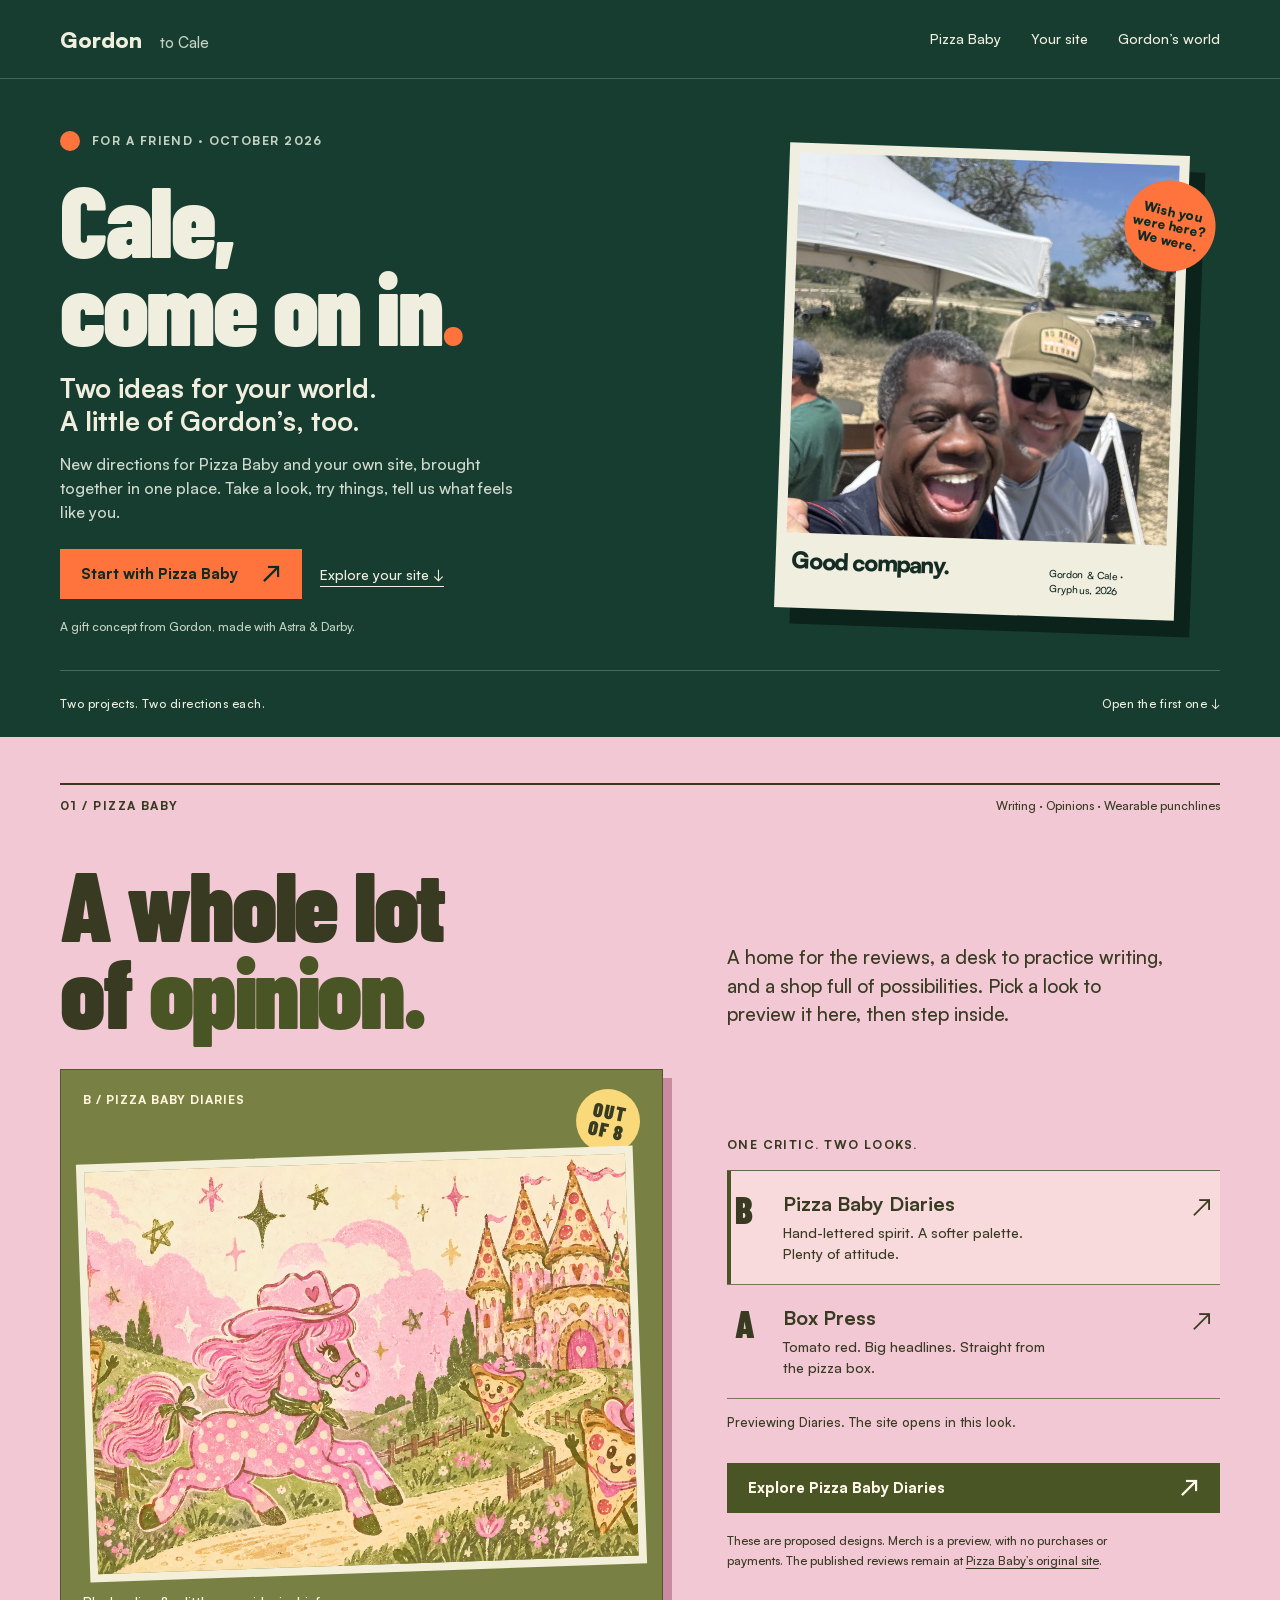
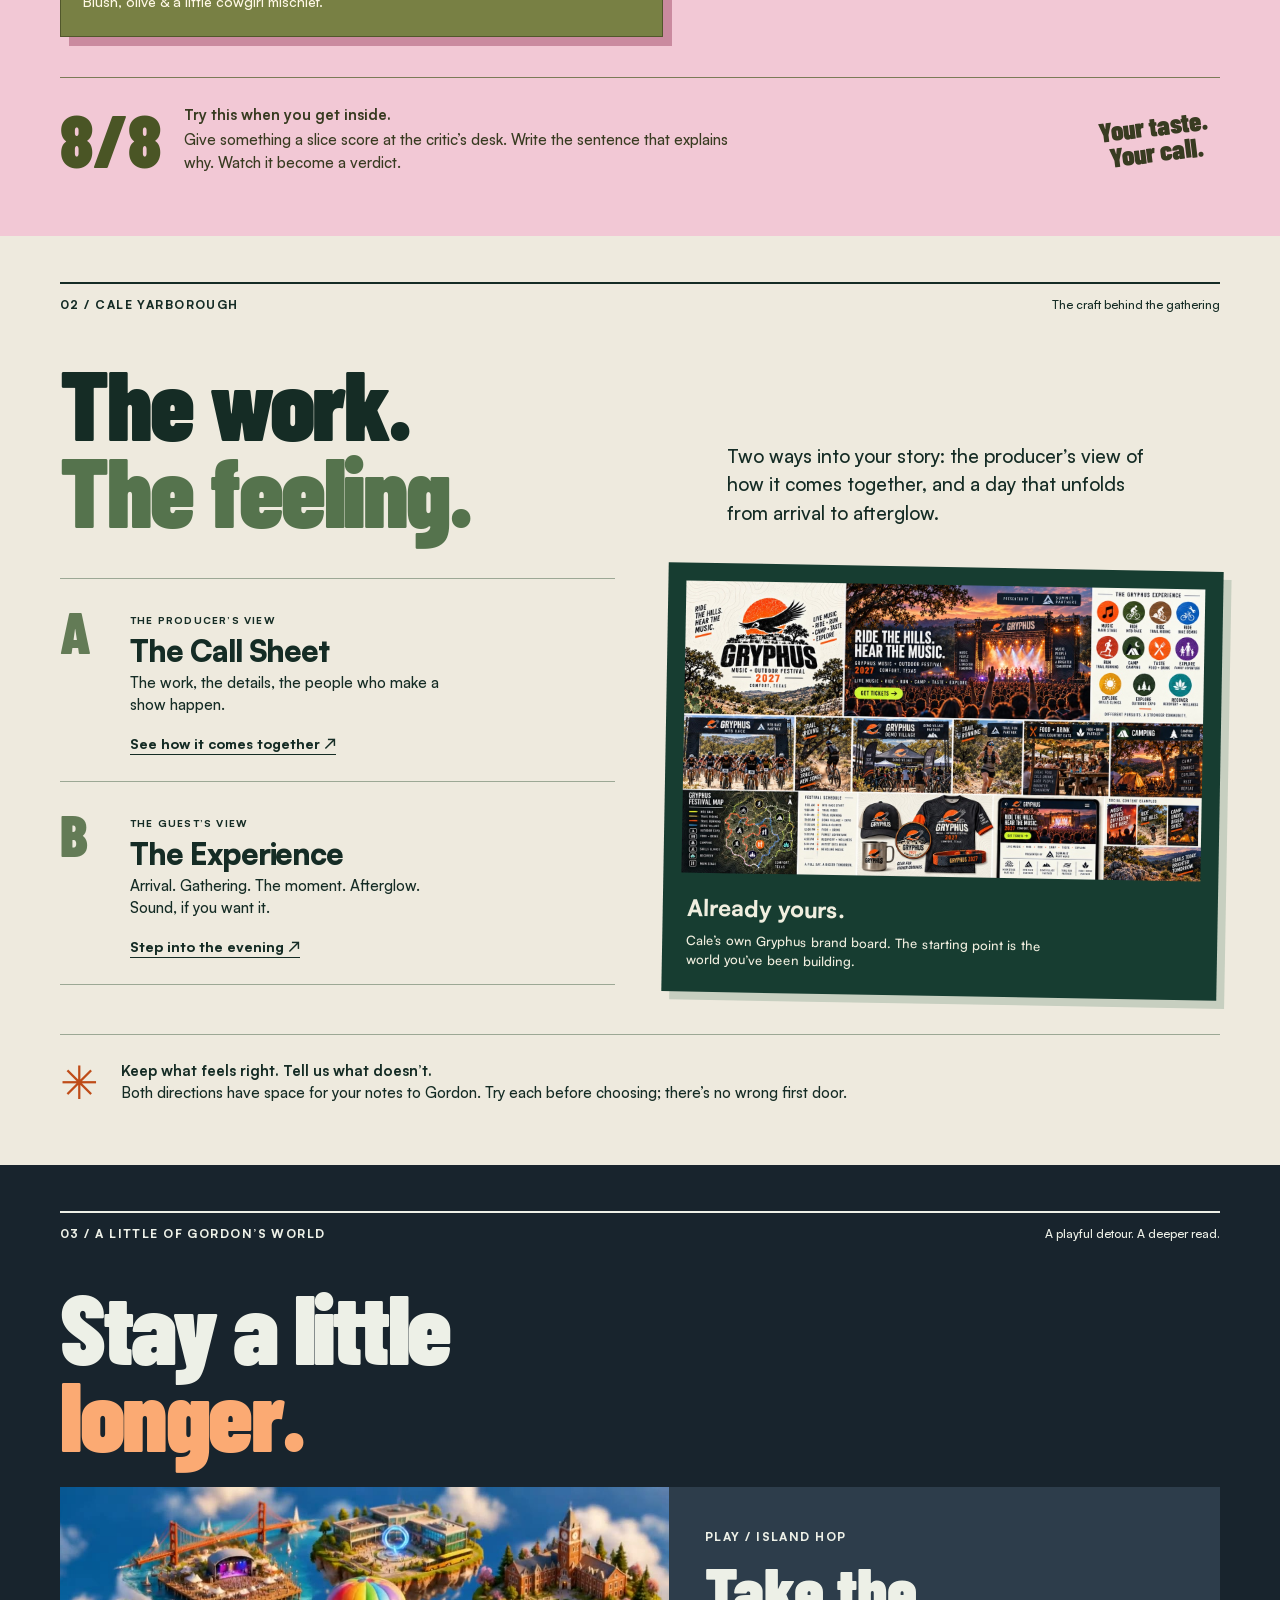
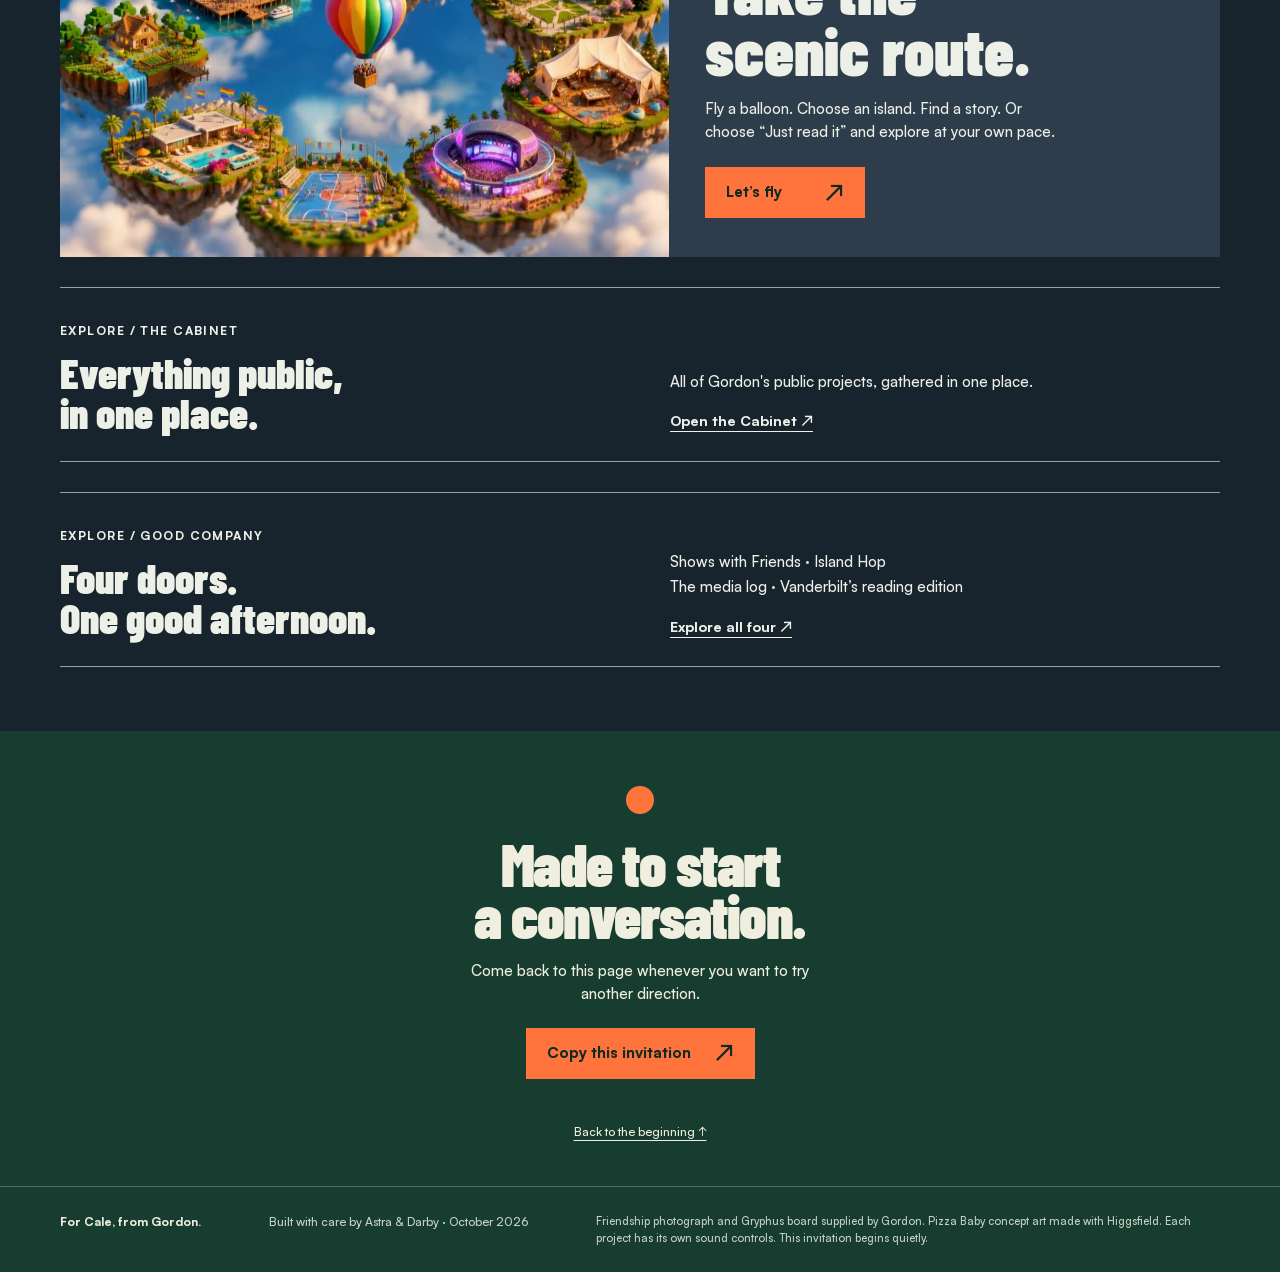
==== for-cale/index.html @ a0121649 "Cale Yarborough: Version A, The Call Sheet; Version B, The Experience; for-cale invitation (freeze 2" ====
<!doctype html>
<html lang="en">
<head>
  <!-- STYLE: Maviyane-Davies call to action (Twenty Design Systems #20: Barlow display, forest and Gryphus orange, one invitation he has to answer) | WHY: a friend's gift should ask one warm question and route to four doors | ALT: Na Kim routing table (#19), a playful choice grid; rejected because the real photo of Gordon and Cale should lead, not a menu -->
  <meta charset="utf-8">
  <meta name="viewport" content="width=device-width,initial-scale=1,viewport-fit=cover">
  <meta name="robots" content="noindex,nofollow">
  <title>Cale, come on in. · A gift from Gordon</title>
  <meta name="description" content="Two creative projects, four directions, and a little of Gordon’s world. An invitation to explore Pizza Baby, Cale’s site, Island Hop and Good Company.">
  <meta property="og:title" content="Cale, come on in. · A gift from Gordon">
  <meta property="og:description" content="Two ideas for your world. A little of Gordon’s, too.">
  <meta property="og:type" content="website">
  <meta property="og:image" content="https://gordonusc.github.io/cale-yarborough/for-cale/assets/friends.webp">
  <meta name="theme-color" content="#173d31">
  <link rel="preload" as="font" href="assets/display.ttf" type="font/ttf" crossorigin>
  <link rel="stylesheet" href="style.css">
  <script src="experience.js" defer></script>
</head>
<body>
<a class="skip" href="#main">Skip to the invitation</a>
<header class="masthead">
  <a class="signature" href="#main">Gordon <span>to Cale</span></a>
  <nav aria-label="Your invitation"><a href="#pizza">Pizza Baby</a><a href="#cale">Your site</a><a href="#more">Gordon’s world</a></nav>
</header>
<main id="main">
  <section class="welcome" aria-labelledby="hello">
    <div class="intro">
      <p class="eyebrow"><span class="little-sun" aria-hidden="true"></span> For a friend · October 2026</p>
      <h1 id="hello">Cale,<br>come on in<span class="orange">.</span></h1>
      <p class="lede">Two ideas for your world.<br>A little of Gordon’s, too.</p>
      <p class="intro-detail">New directions for Pizza Baby and your own site, brought together in one place. Take a look, try things, tell us what feels like you.</p>
      <div class="first-actions"><a class="button tangerine" href="#pizza">Start with Pizza Baby <span aria-hidden="true">↗</span></a><a class="quiet-link" href="#cale">Explore your site <span aria-hidden="true">↓</span></a></div>
      <p class="gift-note">A gift concept from Gordon, made with Astra &amp; Darby.</p>
    </div>
    <figure class="friend-photo">
      <img src="assets/friends.webp" width="900" height="1200" alt="Gordon and Cale smiling together beneath a white tent at Gryphus." fetchpriority="high">
      <figcaption><span>Good company.</span><small>Gordon &amp; Cale · Gryphus, 2026</small></figcaption>
      <span class="photo-corner" aria-hidden="true">Wish you<br>were here?<br>We were.</span>
    </figure>
    <div class="welcome-foot"><span>Two projects. Two directions each.</span><a href="#pizza">Open the first one <span aria-hidden="true">↓</span></a></div>
  </section>

  <section class="project pizza" id="pizza" aria-labelledby="pizza-title">
    <div class="section-top"><span class="edition">01 / Pizza Baby</span><span>Writing · Opinions · Wearable punchlines</span></div>
    <div class="project-intro"><h2 id="pizza-title">A whole lot<br>of <em>opinion.</em></h2><p>A home for the reviews, a desk to practice writing, and a shop full of possibilities. Pick a look to preview it here, then step inside.</p></div>
    <div class="pizza-layout">
      <div class="pizza-stage" id="pizza-stage" data-look="diaries">
        <div class="stage-label"><span id="pizza-label">B / Pizza Baby Diaries</span><span class="slice-stamp">OUT<br>OF 8</span></div>
        <img id="pizza-image" src="assets/pizza-diaries.webp" width="1536" height="1024" alt="Illustrated pizza kingdom with a pink polka-dot pony and cowgirl pizza slices." loading="lazy">
        <span class="stage-caption" id="pizza-caption">Blush, olive &amp; a little cowgirl mischief.</span>
      </div>
      <div class="project-controls">
        <p class="eyebrow">One critic. Two looks.</p>
        <div class="look-choices" role="group" aria-label="Preview a Pizza Baby direction">
          <button type="button" class="look-choice" data-pizza="diaries" aria-pressed="true"><span class="choice-letter">B</span><span><strong>Pizza Baby Diaries</strong><small>Hand-lettered spirit. A softer palette. Plenty of attitude.</small></span><span class="choice-arrow" aria-hidden="true">↗</span></button>
          <button type="button" class="look-choice" data-pizza="press" aria-pressed="false"><span class="choice-letter">A</span><span><strong>Box Press</strong><small>Tomato red. Big headlines. Straight from the pizza box.</small></span><span class="choice-arrow" aria-hidden="true">↗</span></button>
        </div>
        <p class="selection-note" id="pizza-note" role="status">Previewing Diaries. The site opens in this look.</p>
        <a class="button olive" id="pizza-open" href="https://gordonusc.github.io/pizza-baby/#diaries">Explore Pizza Baby Diaries <span aria-hidden="true">↗</span></a>
        <p class="small-print">These are proposed designs. Merch is a preview, with no purchases or payments. The published reviews remain at <a href="https://www.pizzababyreviews.com/">Pizza Baby’s original site</a>.</p>
      </div>
    </div>
    <div class="try-this"><span class="eight" aria-hidden="true">8/8</span><p><strong>Try this when you get inside.</strong> Give something a slice score at the critic’s desk. Write the sentence that explains why. Watch it become a verdict.</p><span class="hand-note">Your taste.<br>Your call.</span></div>
  </section>

  <section class="project cale" id="cale" aria-labelledby="cale-title">
    <div class="section-top"><span class="edition">02 / Cale Yarborough</span><span>The craft behind the gathering</span></div>
    <div class="project-intro"><h2 id="cale-title">The work.<br><em>The feeling.</em></h2><p>Two ways into your story: the producer’s view of how it comes together, and a day that unfolds from arrival to afterglow.</p></div>
    <div class="cale-layout">
      <div class="cale-options">
        <a class="cale-door" href="https://gordonusc.github.io/cale-yarborough/"><span class="door-number">A</span><div><span class="eyebrow">The producer’s view</span><h3>The Call Sheet</h3><p>The work, the details, the people who make a show happen.</p><span class="door-action">See how it comes together <span aria-hidden="true">↗</span></span></div></a>
        <a class="cale-door" href="https://gordonusc.github.io/cale-yarborough/experience.html"><span class="door-number">B</span><div><span class="eyebrow">The guest’s view</span><h3>The Experience</h3><p>Arrival. Gathering. The moment. Afterglow. Sound, if you want it.</p><span class="door-action">Step into the evening <span aria-hidden="true">↗</span></span></div></a>
      </div>
      <figure class="real-board"><img src="assets/cale-board.jpg" width="1400" height="788" loading="lazy" alt="Cale’s Gryphus brand board, with the bird and orange sun identity, merchandise and event graphics."><figcaption><span>Already yours.</span> Cale’s own Gryphus brand board. The starting point is the world you’ve been building.</figcaption></figure>
    </div>
    <aside class="review-tip"><span aria-hidden="true">✳</span><p><strong>Keep what feels right. Tell us what doesn’t.</strong> Both directions have space for your notes to Gordon. Try each before choosing; there’s no wrong first door.</p></aside>
  </section>

  <section class="more" id="more" aria-labelledby="more-title">
    <div class="section-top"><span class="edition">03 / A little of Gordon’s world</span><span>A playful detour. A deeper read.</span></div>
    <h2 id="more-title">Stay a little<br><em>longer.</em></h2>
    <a class="island-door" href="https://gordonusc.github.io/island-hop/?pilot=cale">
      <img src="assets/island-hop.jpg" width="1280" height="720" alt="A colorful balloon adventure across Gordon’s floating island world." loading="lazy">
      <div><span class="eyebrow">Play / Island Hop</span><h3>Take the<br>scenic route.</h3><p>Fly a balloon. Choose an island. Find a story. Or choose “Just read it” and explore at your own pace.</p><span class="button tangerine">Let’s fly <span aria-hidden="true">↗</span></span></div>
    </a>
    <a class="company-door" href="https://gordonusc.github.io/the-cabinet/?for=cale"><div><span class="eyebrow">Explore / The Cabinet</span><h3>Everything public,<br>in one place.</h3></div><div><p>All of Gordon's public projects, gathered in one place.</p><span class="door-action">Open the Cabinet <span aria-hidden="true">↗</span></span></div></a>
    <a class="company-door" href="https://gordonusc.github.io/the-cabinet/good-company/"><div><span class="eyebrow">Explore / Good Company</span><h3>Four doors.<br>One good afternoon.</h3></div><div><p>Shows with Friends · Island Hop<br>The media log · Vanderbilt’s reading edition</p><span class="door-action">Explore all four <span aria-hidden="true">↗</span></span></div></a>
  </section>

  <section class="closing" aria-labelledby="closing-title"><span class="little-sun" aria-hidden="true"></span><h2 id="closing-title">Made to start<br>a conversation.</h2><p>Come back to this page whenever you want to try another direction.</p><button class="button tangerine" id="copy-link" type="button">Copy this invitation <span aria-hidden="true">↗</span></button><p id="copy-status" role="status" class="copy-status"></p><a class="back-top" href="#main">Back to the beginning ↑</a></section>
</main>
<footer><span>For Cale, from Gordon.</span><span>Built with care by Astra &amp; Darby · October 2026</span><p>Friendship photograph and Gryphus board supplied by Gordon. Pizza Baby concept art made with Higgsfield. Each project has its own sound controls. This invitation begins quietly.</p></footer>
</body>
</html>
---- for-cale/style.css ----
@font-face{font-family:Satoshi;src:url('assets/body.woff2') format('woff2');font-weight:100 900;font-display:swap}
@font-face{font-family:Barlow;src:url('assets/display.ttf') format('truetype');font-weight:900;font-display:swap}
:root{--forest:#173d31;--deep:#102b24;--orange:#ff743c;--paper:#f0eedf;--pink:#f2c8d5;--olive:#4a5525;--ink:#152c25;--sans:Satoshi,Arial,sans-serif;--display:Barlow,Impact,'Arial Narrow',sans-serif;scroll-behavior:smooth;scroll-padding-top:80px;color-scheme:light}
*{box-sizing:border-box}body{margin:0;background:var(--forest);color:var(--paper);font:500 17px/1.5 var(--sans);-webkit-font-smoothing:antialiased}a{color:inherit}button{font:inherit;cursor:pointer}img{display:block;max-width:100%}h1,h2,h3,p,figure{margin:0}h1,h2{font-family:var(--display);font-weight:900;line-height:.88;letter-spacing:-.025em;text-wrap:balance}h2 em{font-style:normal}button,a{-webkit-tap-highlight-color:transparent}button:focus-visible,a:focus-visible{outline:3px solid currentColor;outline-offset:5px}::selection{background:var(--orange);color:var(--deep)}.skip{position:fixed;left:16px;top:-100px;z-index:100;padding:14px;background:#fff;color:#111}.skip:focus{top:16px}
.masthead{padding:20px max(24px,calc((100vw - 1160px)/2));display:flex;align-items:center;justify-content:space-between;border-bottom:1px solid #f0eedf38;gap:20px}.signature{font-weight:900;font-size:22px;text-decoration:none;white-space:nowrap}.signature span{font-weight:500;font-size:15px;padding-left:12px;color:#c4d2c4}.masthead nav{display:flex;gap:30px;font-size:14px}.masthead nav a{text-decoration:none;padding:8px 0;border-bottom:1px solid transparent}.masthead nav a:hover{border-color:var(--orange)}
.welcome{max-width:1280px;margin:auto;padding:48px 60px 0;display:grid;grid-template-columns:1.2fr .8fr;gap:34px 64px}.intro{padding-top:4px}.eyebrow,.edition{font-size:12px;font-weight:800;letter-spacing:.12em;text-transform:uppercase}.intro .eyebrow{display:flex;gap:12px;align-items:center;color:#c4d2c4}.little-sun{display:inline-block;width:20px;height:20px;border-radius:50%;background:var(--orange);flex-shrink:0}.welcome h1{font-size:clamp(70px,7.8vw,108px);margin:24px 0 20px}.orange{color:var(--orange)}.lede{font-size:clamp(20px,2.1vw,27px);line-height:1.25;font-weight:700;margin-bottom:14px}.intro-detail{font-size:16px;color:#d0d9cd;max-width:42ch}.first-actions{display:flex;align-items:center;flex-wrap:wrap;gap:18px;margin-top:25px}.button{display:inline-flex;justify-content:space-between;align-items:center;gap:24px;min-height:49px;padding:13px 20px;font-size:15px;font-weight:800;text-decoration:none;border:1px solid transparent;transition:transform .18s,box-shadow .18s}.button:hover{transform:translateY(-3px);box-shadow:0 5px 0 #0002}.button span{font-size:22px;line-height:1}.tangerine{background:var(--orange);color:var(--deep)}.olive{background:var(--olive);color:#fff8eb}.quiet-link{font-size:14px;text-underline-offset:6px}.gift-note{font-size:12px;color:#c4d2c4;margin-top:19px}.friend-photo{position:relative;padding:10px 10px 0;background:var(--paper);color:var(--ink);transform:rotate(2deg);align-self:center;box-shadow:16px 16px 0 #0b231b;max-width:400px;margin:0 10px 0 0}.friend-photo>img{width:100%;height:380px;object-fit:cover;object-position:50% 70%}.friend-photo figcaption{display:flex;align-items:baseline;justify-content:space-between;gap:12px;padding:16px 6px 20px}.friend-photo figcaption>span{font-size:23px;line-height:1;font-weight:900;letter-spacing:-.06em}.friend-photo small{font-size:10px;max-width:110px}.photo-corner{position:absolute;right:-28px;top:25px;background:var(--orange);color:var(--deep);width:91px;height:91px;display:grid;place-content:center;font-weight:900;font-size:13px;line-height:1.08;text-align:center;transform:rotate(10deg);border-radius:50%}.welcome-foot{grid-column:1/-1;display:flex;justify-content:space-between;padding:24px 0;border-top:1px solid #ffffff38;font-size:12px;letter-spacing:.04em}.welcome-foot a{text-decoration:none}
.project{padding:46px max(24px,calc((100vw - 1160px)/2)) 60px}.section-top{display:flex;gap:20px;justify-content:space-between;align-items:baseline;border-top:2px solid currentColor;padding-top:12px;font-size:12px}.project-intro{display:grid;grid-template-columns:1.1fr .9fr;align-items:end;gap:64px;padding:45px 0 35px}.project h2,.more h2{font-size:clamp(64px,7.7vw,100px)}.project-intro>p{font-size:19px;max-width:34ch;padding-bottom:5px}.pizza{background:var(--pink);color:#383b21;position:relative}.pizza h2 em{color:var(--olive)}.pizza-layout{display:grid;grid-template-columns:1.1fr .9fr;gap:64px;align-items:center}.pizza-stage{min-width:0;position:relative;background:#788044;padding:22px;box-shadow:9px 9px 0 #ca8a9f;border:1px solid #51572b;transition:background .25s}.pizza-stage[data-look="press"]{background:#db321e;border-color:#b72617}.stage-label{display:flex;justify-content:space-between;align-items:start;gap:20px;font:800 12px/1.3 var(--sans);letter-spacing:.08em;text-transform:uppercase;color:#fff5dc}.slice-stamp{font:900 20px/.95 var(--display);width:64px;height:64px;border-radius:50%;background:#f9d979;color:#393b22;display:grid;place-content:center;text-align:center;transform:rotate(12deg);margin-top:-3px}.pizza-stage>img{width:100%;height:auto;aspect-ratio:4/3;object-fit:cover;border:8px solid #f4efd8;margin:2px 0 16px;transform:rotate(-2deg)}.stage-caption{font-size:14px;color:#fff8e6}.project-controls .eyebrow{margin-bottom:16px}.look-choices{border-top:1px solid #65694c}.look-choice{display:grid;grid-template-columns:34px 1fr 20px;gap:14px;text-align:left;border:0;border-bottom:1px solid #777756;background:transparent;color:inherit;width:100%;padding:20px 8px;align-items:start}.look-choice[aria-pressed="true"]{background:#fff6e666;box-shadow:inset 4px 0 var(--olive)}.choice-letter{font-family:var(--display);font-size:37px;line-height:1}.look-choice strong{display:block;font-size:20px;line-height:1.25}.look-choice small{display:block;font-size:14px;line-height:1.5;margin-top:6px;max-width:27ch}.choice-arrow{font-size:23px}.selection-note{font-size:13px;min-height:38px;margin:14px 0 12px}.project-controls>.button{width:100%}.small-print{font-size:12px;line-height:1.6;margin-top:18px;max-width:43ch}.small-print a{text-underline-offset:3px}.try-this{margin-top:40px;padding-top:24px;border-top:1px solid #7b7b57;display:grid;grid-template-columns:100px 1fr 130px;gap:24px;align-items:center}.eight{font:900 74px/1 var(--display);color:var(--olive)}.try-this p{max-width:57ch;font-size:15px}.try-this strong{display:block;margin-bottom:3px}.hand-note{font:900 27px/.95 var(--display);transform:rotate(-7deg);text-align:center}
.cale{background:#eeeade;color:var(--ink)}.cale h2 em{color:#55734d}.cale-layout{display:grid;grid-template-columns:1fr 1fr;gap:50px;align-items:center}.cale-options{border-top:1px solid #9ca895}.cale-door{display:grid;grid-template-columns:50px 1fr;gap:20px;padding:26px 0;text-decoration:none;border-bottom:1px solid #9ca895}.door-number{font:900 58px/.9 var(--display);color:#637b56}.cale-door .eyebrow{font-size:10px}.cale-door h3{font-size:30px;font-weight:900;letter-spacing:-.035em;margin:3px 0 5px;line-height:1.1}.cale-door p{font-size:15px;max-width:32ch}.door-action{display:inline-block;font-size:14px;font-weight:800;margin-top:16px;text-decoration:underline;text-underline-offset:5px}.cale-door:hover .door-action{color:#94410f}.cale-door:hover .door-number{color:#b84515}.real-board{background:var(--forest);color:var(--paper);padding:18px 18px 22px;transform:rotate(1deg);box-shadow:8px 8px 0 #c7cfc0}.real-board img{width:100%;height:auto}.real-board figcaption{font-size:13px;max-width:44ch;padding:18px 6px 0;line-height:1.5}.real-board figcaption span{display:block;font-size:23px;font-weight:800;margin-bottom:5px}.review-tip{margin-top:38px;display:flex;gap:22px;align-items:center;border-top:1px solid #9ca895;padding-top:24px}.review-tip>span{font-size:46px;color:#bf4c18;line-height:1}.review-tip p{font-size:15px;max-width:75ch}.review-tip strong{display:block}
.more{padding:46px max(24px,calc((100vw - 1160px)/2)) 64px;background:#18242d;color:#edf0e7}.more h2{margin:40px 0 30px}.more h2 em{color:#fbaa73}.island-door{display:grid;grid-template-columns:1.05fr .95fr;min-height:370px;background:#2d3d4b;text-decoration:none;overflow:hidden}.island-door img{height:100%;width:100%;object-fit:cover;transition:transform .5s}.island-door>div{padding:35px 36px;position:relative;background:#2d3d4b}.island-door h3{font:900 66px/.92 var(--display);margin:12px 0 18px}.island-door p{font-size:15px;max-width:35ch;margin-bottom:24px}.island-door .button{min-width:160px}.island-door:hover img{transform:scale(1.035)}.company-door{display:grid;grid-template-columns:1fr 1fr;gap:60px;align-items:end;border-bottom:1px solid #99a3a2;border-top:1px solid #99a3a2;margin-top:30px;padding:28px 0;text-decoration:none}.company-door h3{font:900 42px/.95 var(--display);margin-top:12px}.company-door p{font-size:15px;line-height:1.7}.company-door:hover .door-action{color:var(--orange)}
.closing{text-align:center;padding:55px 24px 44px}.closing .little-sun{width:28px;height:28px;margin-bottom:16px}.closing h2{font-size:60px}.closing>p:not(.copy-status){font-size:15px;margin:18px auto 23px;max-width:36ch}.copy-status{font-size:13px;min-height:24px;margin-top:14px}.back-top{font-size:12px;text-underline-offset:4px}footer{padding:26px max(24px,calc((100vw - 1160px)/2));border-top:1px solid #ffffff40;display:flex;justify-content:space-between;gap:18px;flex-wrap:wrap;font-size:12px;color:#c4d2c4}footer>span:first-child{font-weight:800;color:var(--paper)}footer p{flex-basis:100%;font-size:11px;max-width:78ch}
@media(min-width:1500px){.welcome{padding-top:60px;padding-bottom:15px}.friend-photo>img{height:410px}}
@media(max-width:1000px){.photo-corner{right:-15px}.welcome{padding:35px 30px 0;gap:28px 35px}.welcome h1{font-size:82px}.friend-photo>img{height:340px}.first-actions{gap:14px}.quiet-link{font-size:13px}.project-intro,.pizza-layout{gap:35px}.cale-layout{gap:30px}.friend-photo figcaption{flex-direction:column;gap:8px}.friend-photo small{max-width:none}.project h2,.more h2{font-size:80px}.project-intro>p{font-size:17px}}
@media(max-width:680px){:root{scroll-padding-top:18px}.masthead{padding:16px 20px;gap:13px;flex-wrap:wrap}.signature{font-size:20px}.masthead nav{gap:20px;width:100%;font-size:12px}.masthead nav a{padding:1px 0}.welcome{padding:26px 22px 0;display:flex;flex-direction:column;gap:27px}.welcome h1{font-size:78px;margin:20px 0 15px}.intro .eyebrow{font-size:10px;letter-spacing:.08em}.lede{font-size:22px;margin-bottom:12px}.intro-detail{font-size:15px;max-width:40ch}.first-actions{margin-top:21px;gap:16px}.button{font-size:14px;padding:12px 16px;gap:18px}.quiet-link{font-size:13px}.gift-note{font-size:11px;margin-top:16px}.friend-photo{width:calc(100% - 30px);max-width:380px;margin:5px 15px 4px;box-shadow:10px 10px 0 #0b231b}.friend-photo>img{height:320px;object-position:50% 68%}.friend-photo figcaption{flex-direction:row;gap:10px;align-items:center;padding-block:13px 16px}.friend-photo small{max-width:108px}.photo-corner{right:-22px;top:18px;width:75px;height:75px;font-size:11px}.welcome-foot{font-size:10px;padding-block:18px;gap:20px}.project,.more{padding:28px 22px 36px}.section-top{align-items:start;gap:16px}.section-top>span:last-child{font-size:10px;max-width:16ch;text-align:right}.edition{font-size:10px;max-width:24ch}.project-intro{grid-template-columns:1fr;gap:20px;padding:27px 0 25px}.project h2,.more h2{font-size:68px}.project-intro>p{font-size:16px;max-width:38ch}.pizza-layout,.cale-layout{grid-template-columns:1fr;gap:32px}.pizza-stage{padding:17px;box-shadow:6px 6px 0 #ca8a9f}.stage-label{font-size:10px}.slice-stamp{width:48px;height:48px;font-size:17px}.pizza-stage>img{border-width:6px;margin-bottom:14px}.stage-caption{font-size:12px}.look-choice{padding:16px 8px;grid-template-columns:28px 1fr 18px;gap:10px}.look-choice strong{font-size:19px}.look-choice small{font-size:13px;max-width:30ch}.choice-letter{font-size:32px}.selection-note{margin-bottom:8px;min-height:24px}.small-print{font-size:12px}.try-this{grid-template-columns:64px 1fr;gap:18px;margin-top:28px;padding-top:20px}.eight{font-size:53px}.try-this p{font-size:13px}.hand-note{display:none}.cale-door{grid-template-columns:37px 1fr;gap:15px;padding-block:22px}.door-number{font-size:48px}.cale-door h3{font-size:27px}.cale-door p{font-size:14px}.cale-layout{gap:23px}.real-board{padding:12px 12px 17px;box-shadow:5px 5px 0 #c7cfc0}.real-board figcaption{font-size:12px;padding-top:13px}.review-tip{gap:17px;margin-top:30px}.review-tip p{font-size:13px}.review-tip>span{font-size:38px}.more h2{margin-top:26px}.island-door{grid-template-columns:1fr}.island-door>img{height:220px;object-position:center}.island-door>div{padding:26px}.island-door h3{font-size:57px}.island-door p{font-size:14px}.company-door{grid-template-columns:1fr;gap:22px;padding:25px 0}.company-door h3{font-size:40px}.company-door p{font-size:14px}.closing{padding:40px 22px 30px}.closing h2{font-size:53px}footer{padding:22px;font-size:11px;gap:12px}footer>span{flex-basis:100%}}
@media(prefers-reduced-motion:reduce){html{scroll-behavior:auto}*,*::before,*::after{animation:none!important;transition:none!important}.button:hover,.island-door:hover img{transform:none}}
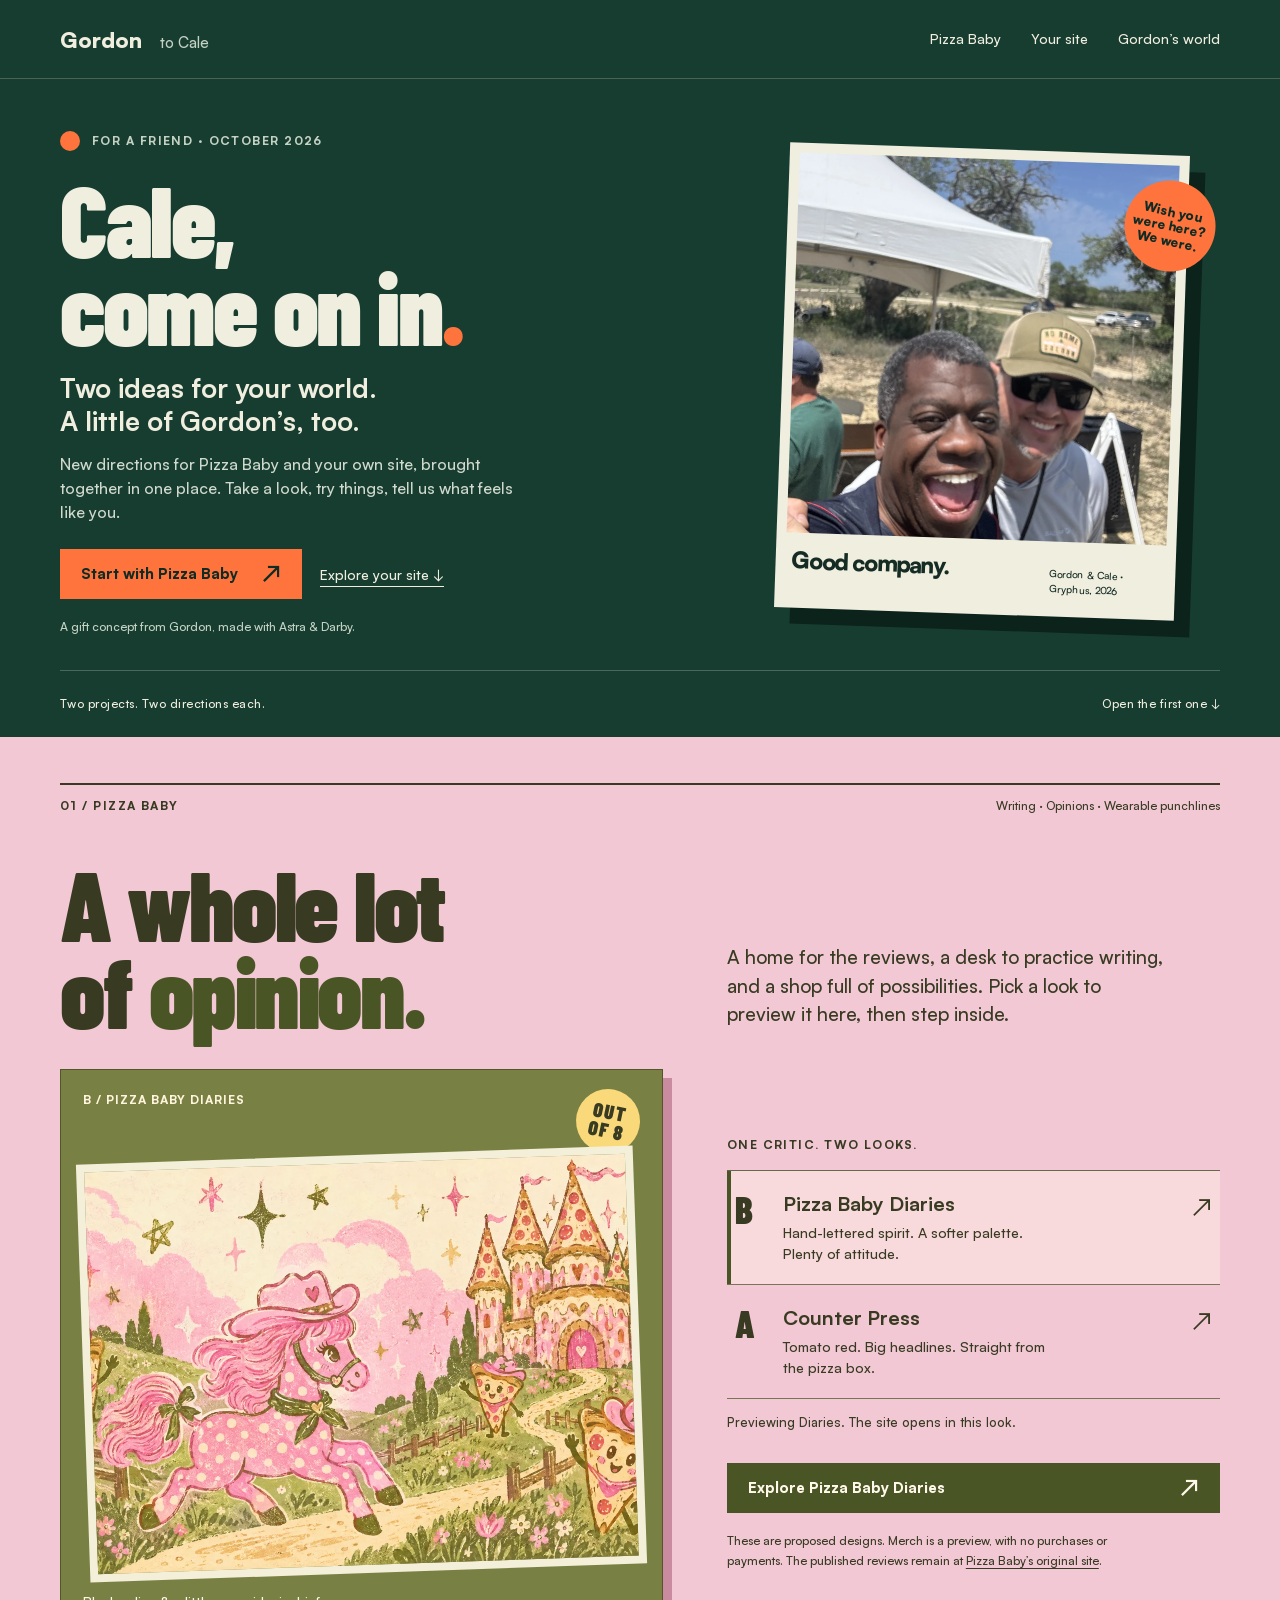
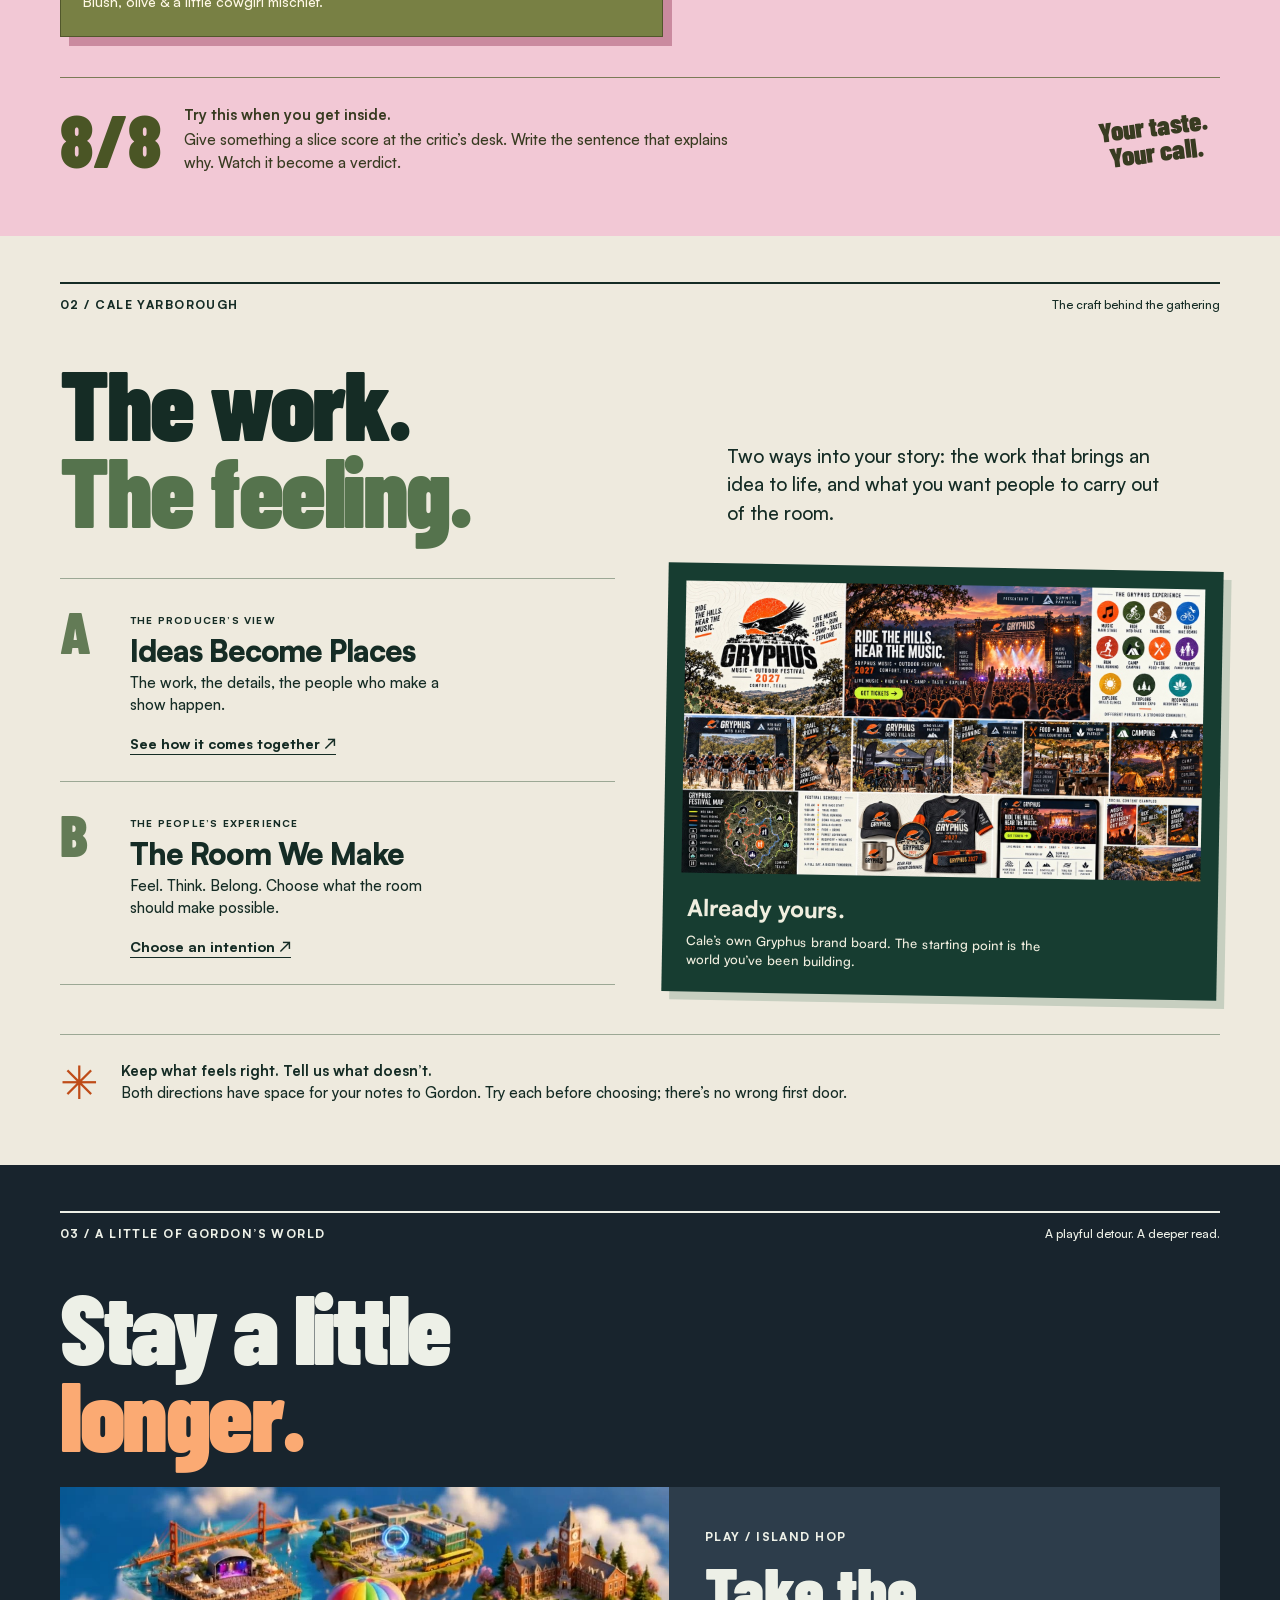
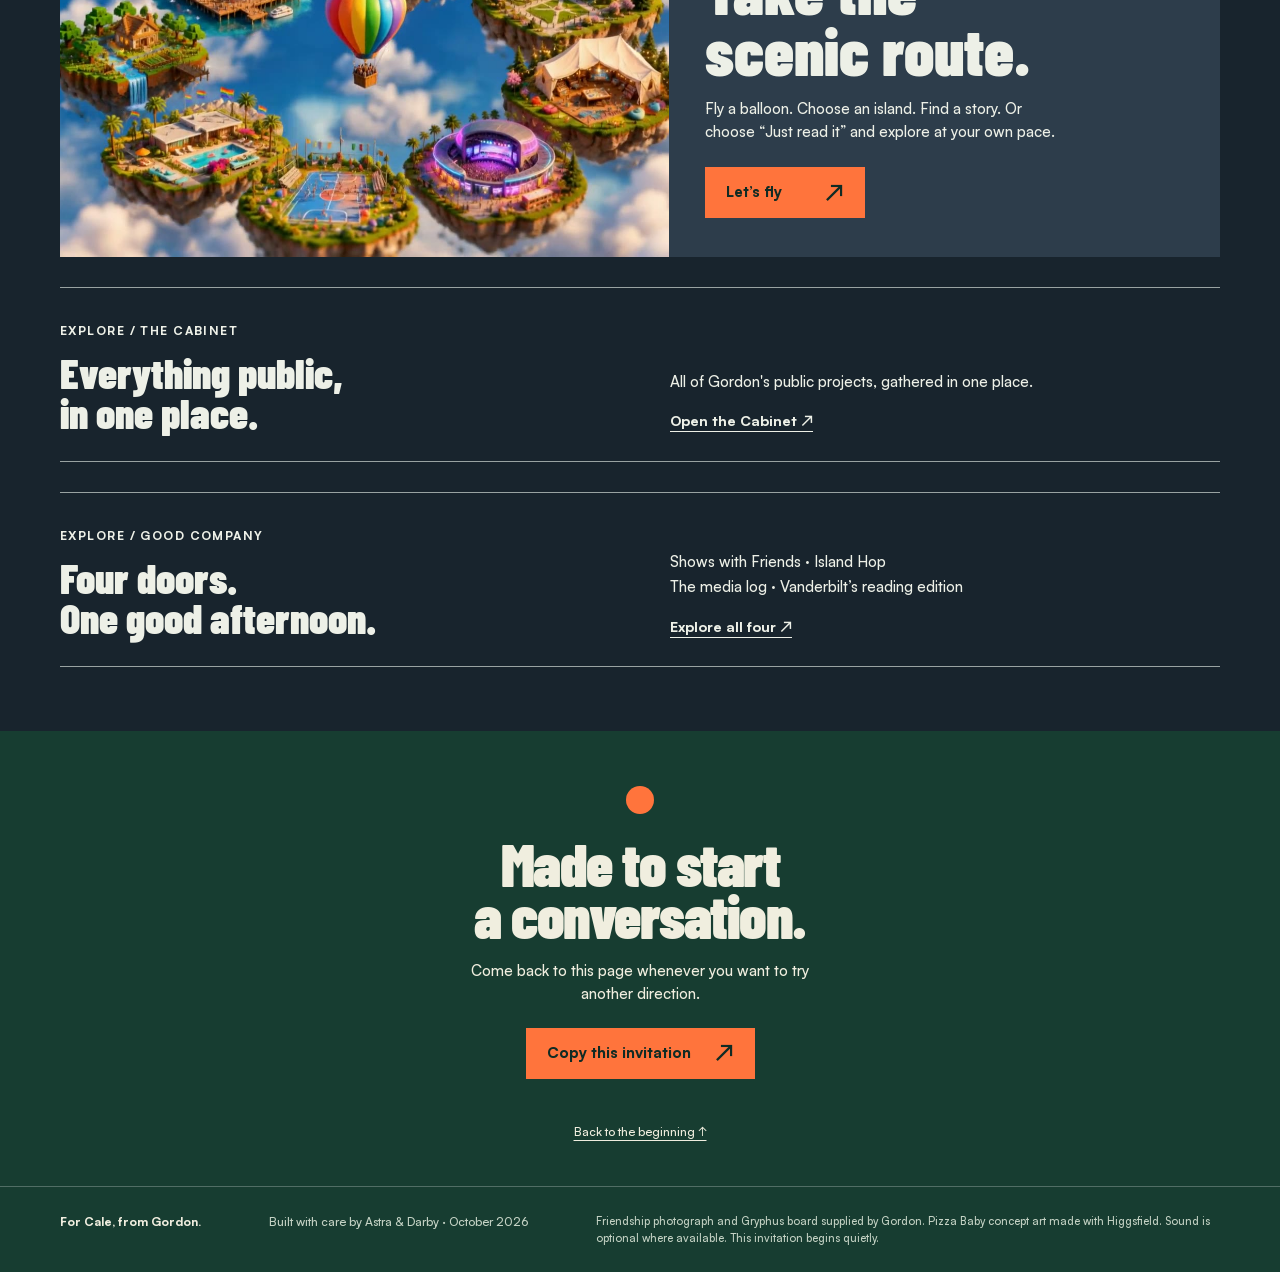
==== commit d2d18467: "Improve navigation, recovery, and usability" ====
--- a/for-cale/index.html
+++ b/for-cale/index.html
@@ -53,10 +53,10 @@
         <p class="eyebrow">One critic. Two looks.</p>
         <div class="look-choices" role="group" aria-label="Preview a Pizza Baby direction">
           <button type="button" class="look-choice" data-pizza="diaries" aria-pressed="true"><span class="choice-letter">B</span><span><strong>Pizza Baby Diaries</strong><small>Hand-lettered spirit. A softer palette. Plenty of attitude.</small></span><span class="choice-arrow" aria-hidden="true">↗</span></button>
-          <button type="button" class="look-choice" data-pizza="press" aria-pressed="false"><span class="choice-letter">A</span><span><strong>Box Press</strong><small>Tomato red. Big headlines. Straight from the pizza box.</small></span><span class="choice-arrow" aria-hidden="true">↗</span></button>
+          <button type="button" class="look-choice" data-pizza="press" aria-pressed="false"><span class="choice-letter">A</span><span><strong>Counter Press</strong><small>Tomato red. Big headlines. Straight from the pizza box.</small></span><span class="choice-arrow" aria-hidden="true">↗</span></button>
         </div>
         <p class="selection-note" id="pizza-note" role="status">Previewing Diaries. The site opens in this look.</p>
-        <a class="button olive" id="pizza-open" href="https://gordonusc.github.io/pizza-baby/#diaries">Explore Pizza Baby Diaries <span aria-hidden="true">↗</span></a>
+        <a class="button olive" id="pizza-open" href="https://gordonusc.github.io/pizza-baby/diaries/index.html#diaries">Explore Pizza Baby Diaries <span aria-hidden="true">↗</span></a>
         <p class="small-print">These are proposed designs. Merch is a preview, with no purchases or payments. The published reviews remain at <a href="https://www.pizzababyreviews.com/">Pizza Baby’s original site</a>.</p>
       </div>
     </div>
@@ -65,11 +65,11 @@
 
   <section class="project cale" id="cale" aria-labelledby="cale-title">
     <div class="section-top"><span class="edition">02 / Cale Yarborough</span><span>The craft behind the gathering</span></div>
-    <div class="project-intro"><h2 id="cale-title">The work.<br><em>The feeling.</em></h2><p>Two ways into your story: the producer’s view of how it comes together, and a day that unfolds from arrival to afterglow.</p></div>
+    <div class="project-intro"><h2 id="cale-title">The work.<br><em>The feeling.</em></h2><p>Two ways into your story: the work that brings an idea to life, and what you want people to carry out of the room.</p></div>
     <div class="cale-layout">
       <div class="cale-options">
-        <a class="cale-door" href="https://gordonusc.github.io/cale-yarborough/"><span class="door-number">A</span><div><span class="eyebrow">The producer’s view</span><h3>The Call Sheet</h3><p>The work, the details, the people who make a show happen.</p><span class="door-action">See how it comes together <span aria-hidden="true">↗</span></span></div></a>
-        <a class="cale-door" href="https://gordonusc.github.io/cale-yarborough/experience.html"><span class="door-number">B</span><div><span class="eyebrow">The guest’s view</span><h3>The Experience</h3><p>Arrival. Gathering. The moment. Afterglow. Sound, if you want it.</p><span class="door-action">Step into the evening <span aria-hidden="true">↗</span></span></div></a>
+        <a class="cale-door" href="https://gordonusc.github.io/cale-yarborough/"><span class="door-number">A</span><div><span class="eyebrow">The producer’s view</span><h3>Ideas Become Places</h3><p>The work, the details, the people who make a show happen.</p><span class="door-action">See how it comes together <span aria-hidden="true">↗</span></span></div></a>
+        <a class="cale-door" href="https://gordonusc.github.io/cale-yarborough/experience.html"><span class="door-number">B</span><div><span class="eyebrow">The people’s experience</span><h3>The Room We Make</h3><p>Feel. Think. Belong. Choose what the room should make possible.</p><span class="door-action">Choose an intention <span aria-hidden="true">↗</span></span></div></a>
       </div>
       <figure class="real-board"><img src="assets/cale-board.jpg" width="1400" height="788" loading="lazy" alt="Cale’s Gryphus brand board, with the bird and orange sun identity, merchandise and event graphics."><figcaption><span>Already yours.</span> Cale’s own Gryphus brand board. The starting point is the world you’ve been building.</figcaption></figure>
     </div>
@@ -89,6 +89,6 @@
 
   <section class="closing" aria-labelledby="closing-title"><span class="little-sun" aria-hidden="true"></span><h2 id="closing-title">Made to start<br>a conversation.</h2><p>Come back to this page whenever you want to try another direction.</p><button class="button tangerine" id="copy-link" type="button">Copy this invitation <span aria-hidden="true">↗</span></button><p id="copy-status" role="status" class="copy-status"></p><a class="back-top" href="#main">Back to the beginning ↑</a></section>
 </main>
-<footer><span>For Cale, from Gordon.</span><span>Built with care by Astra &amp; Darby · October 2026</span><p>Friendship photograph and Gryphus board supplied by Gordon. Pizza Baby concept art made with Higgsfield. Each project has its own sound controls. This invitation begins quietly.</p></footer>
+<footer><span>For Cale, from Gordon.</span><span>Built with care by Astra &amp; Darby · October 2026</span><p>Friendship photograph and Gryphus board supplied by Gordon. Pizza Baby concept art made with Higgsfield. Sound is optional where available. This invitation begins quietly.</p></footer>
 </body>
 </html>
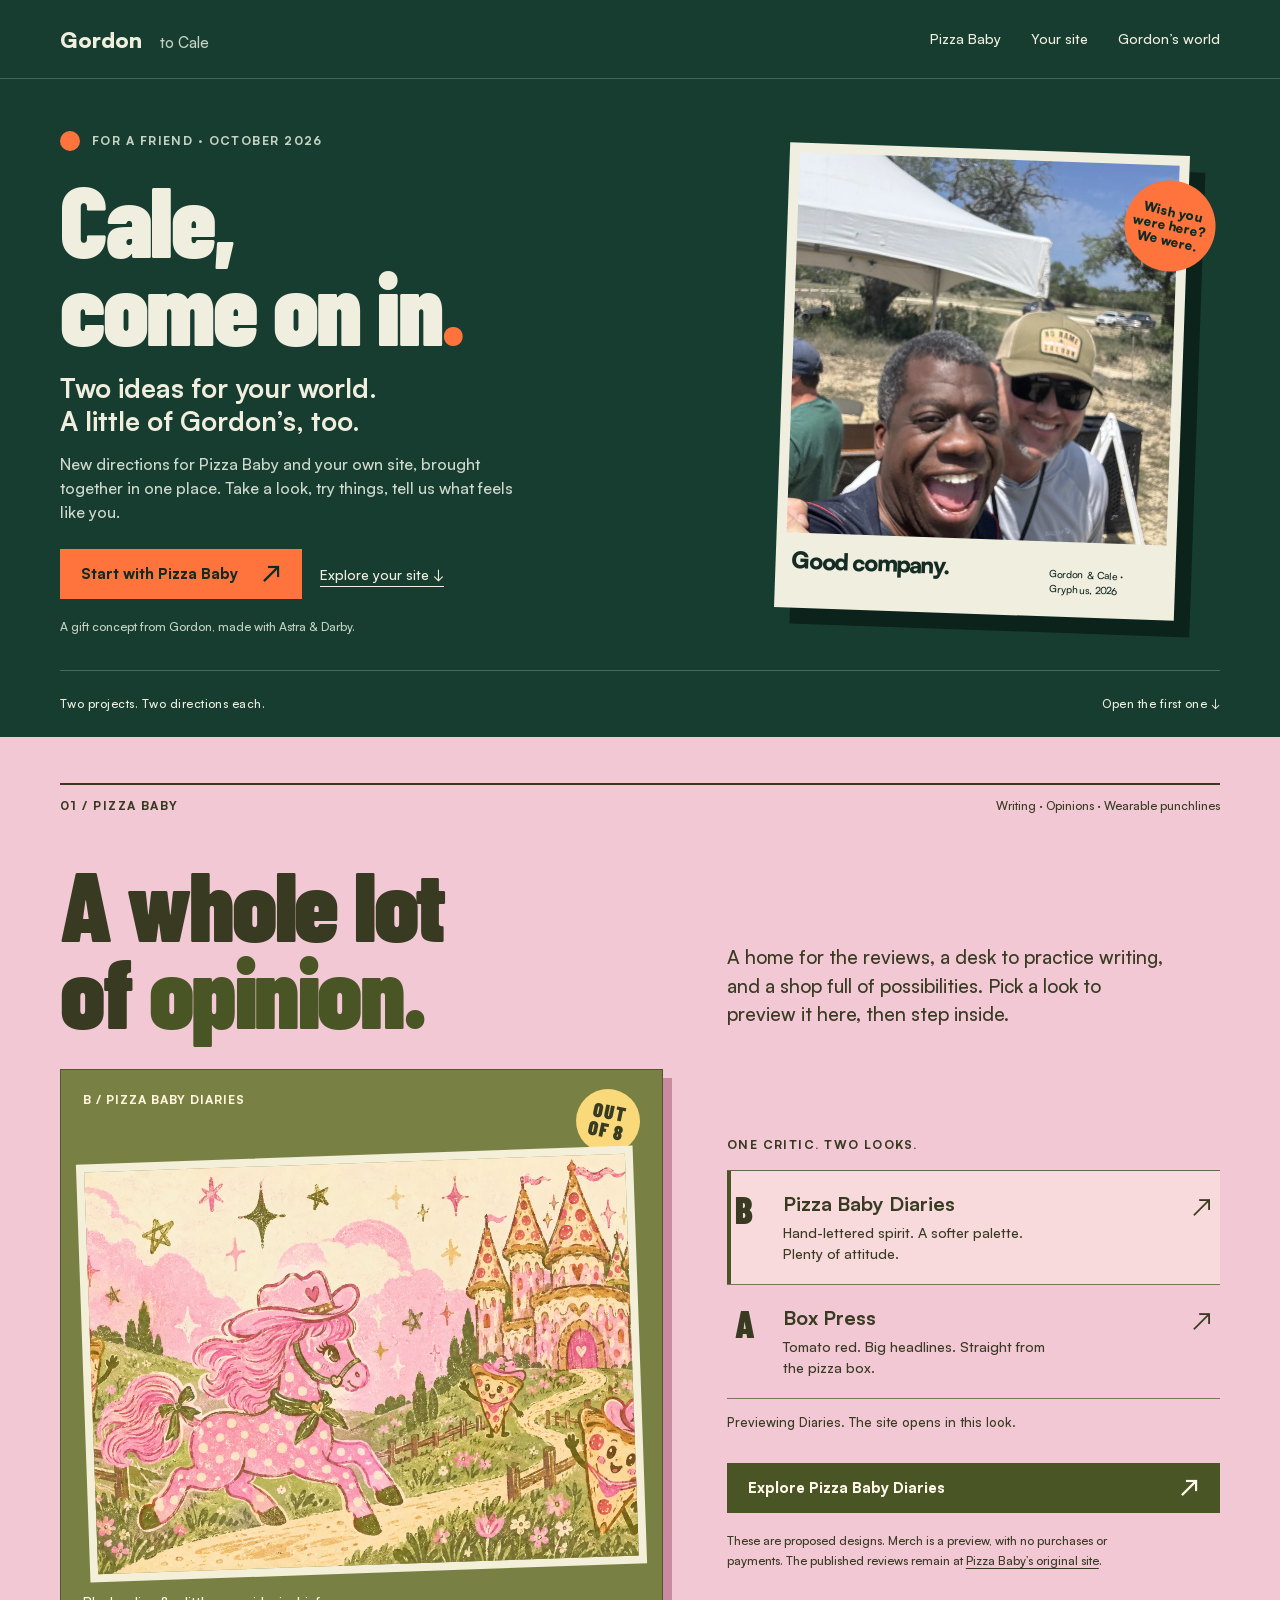
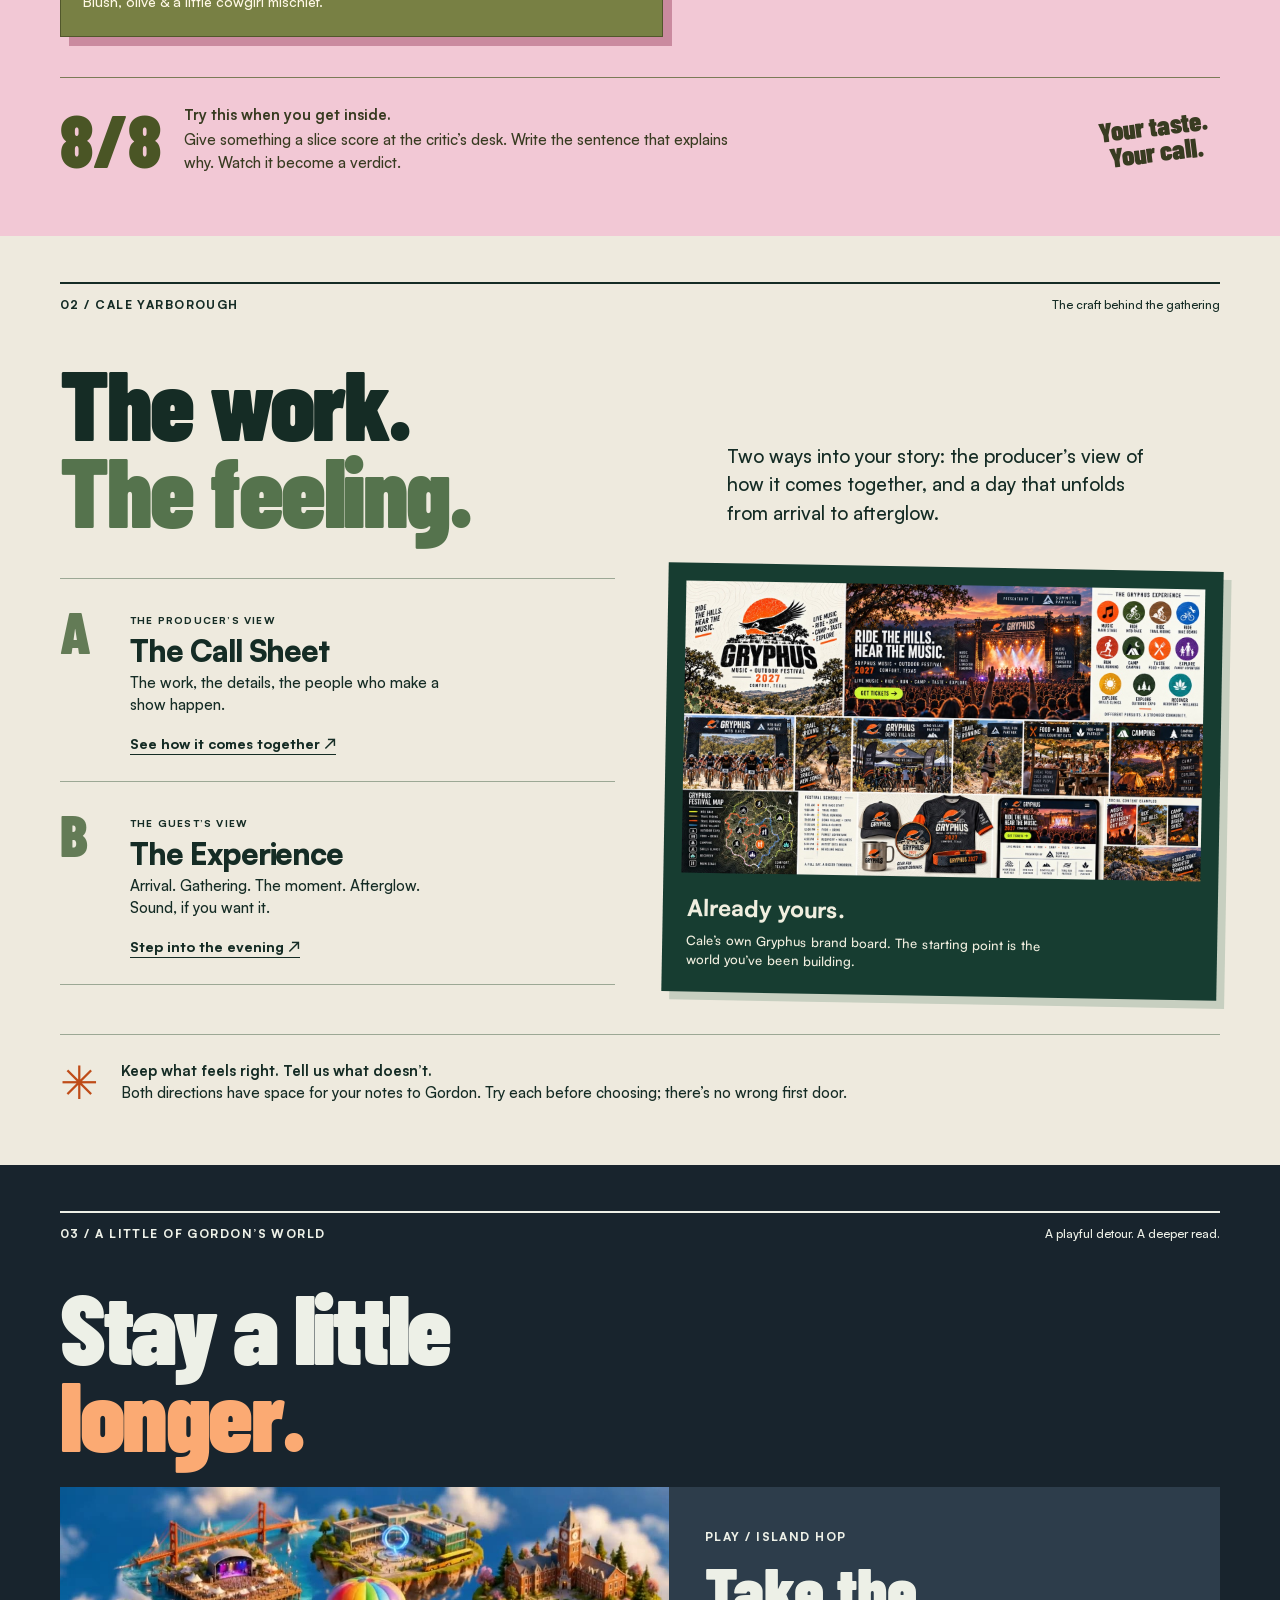
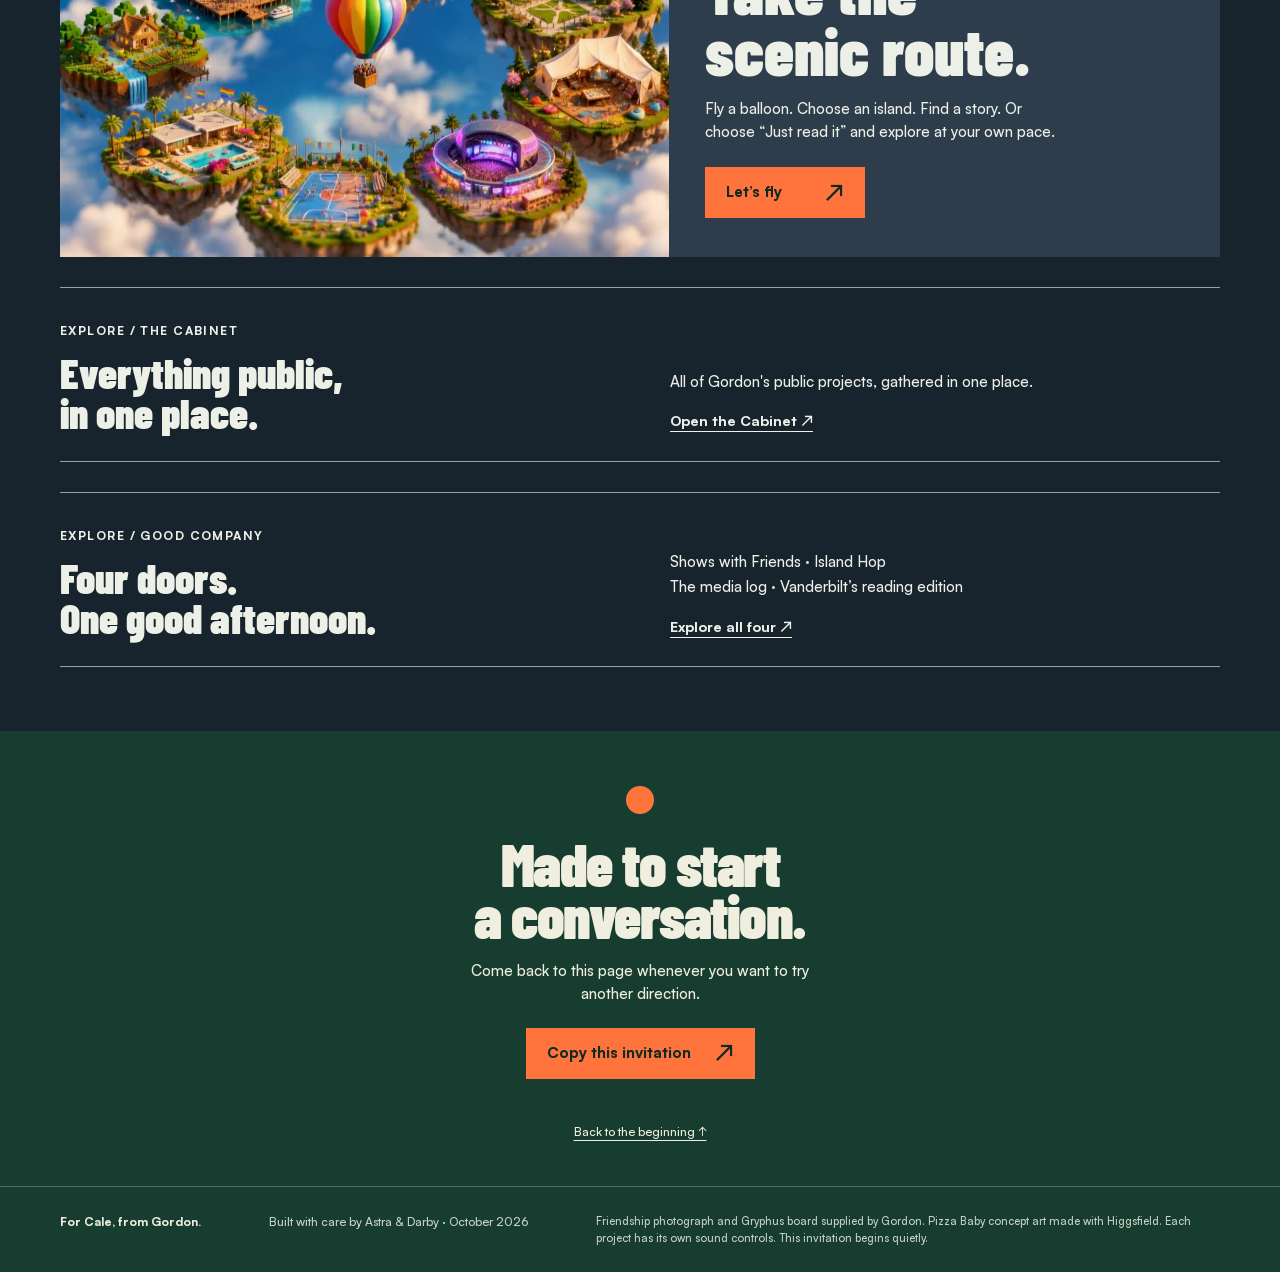
==== commit 656a952b: "Improve browsing, recovery and keyboard access" ====
--- a/for-cale/index.html
+++ b/for-cale/index.html
@@ -53,7 +53,7 @@
         <p class="eyebrow">One critic. Two looks.</p>
         <div class="look-choices" role="group" aria-label="Preview a Pizza Baby direction">
           <button type="button" class="look-choice" data-pizza="diaries" aria-pressed="true"><span class="choice-letter">B</span><span><strong>Pizza Baby Diaries</strong><small>Hand-lettered spirit. A softer palette. Plenty of attitude.</small></span><span class="choice-arrow" aria-hidden="true">↗</span></button>
-          <button type="button" class="look-choice" data-pizza="press" aria-pressed="false"><span class="choice-letter">A</span><span><strong>Counter Press</strong><small>Tomato red. Big headlines. Straight from the pizza box.</small></span><span class="choice-arrow" aria-hidden="true">↗</span></button>
+          <button type="button" class="look-choice" data-pizza="press" aria-pressed="false"><span class="choice-letter">A</span><span><strong>Box Press</strong><small>Tomato red. Big headlines. Straight from the pizza box.</small></span><span class="choice-arrow" aria-hidden="true">↗</span></button>
         </div>
         <p class="selection-note" id="pizza-note" role="status">Previewing Diaries. The site opens in this look.</p>
         <a class="button olive" id="pizza-open" href="https://gordonusc.github.io/pizza-baby/diaries/index.html#diaries">Explore Pizza Baby Diaries <span aria-hidden="true">↗</span></a>
@@ -65,11 +65,11 @@
 
   <section class="project cale" id="cale" aria-labelledby="cale-title">
     <div class="section-top"><span class="edition">02 / Cale Yarborough</span><span>The craft behind the gathering</span></div>
-    <div class="project-intro"><h2 id="cale-title">The work.<br><em>The feeling.</em></h2><p>Two ways into your story: the work that brings an idea to life, and what you want people to carry out of the room.</p></div>
+    <div class="project-intro"><h2 id="cale-title">The work.<br><em>The feeling.</em></h2><p>Two ways into your story: the producer’s view of how it comes together, and a day that unfolds from arrival to afterglow.</p></div>
     <div class="cale-layout">
       <div class="cale-options">
-        <a class="cale-door" href="https://gordonusc.github.io/cale-yarborough/"><span class="door-number">A</span><div><span class="eyebrow">The producer’s view</span><h3>Ideas Become Places</h3><p>The work, the details, the people who make a show happen.</p><span class="door-action">See how it comes together <span aria-hidden="true">↗</span></span></div></a>
-        <a class="cale-door" href="https://gordonusc.github.io/cale-yarborough/experience.html"><span class="door-number">B</span><div><span class="eyebrow">The people’s experience</span><h3>The Room We Make</h3><p>Feel. Think. Belong. Choose what the room should make possible.</p><span class="door-action">Choose an intention <span aria-hidden="true">↗</span></span></div></a>
+        <a class="cale-door" href="https://gordonusc.github.io/cale-yarborough/"><span class="door-number">A</span><div><span class="eyebrow">The producer’s view</span><h3>The Call Sheet</h3><p>The work, the details, the people who make a show happen.</p><span class="door-action">See how it comes together <span aria-hidden="true">↗</span></span></div></a>
+        <a class="cale-door" href="https://gordonusc.github.io/cale-yarborough/experience.html"><span class="door-number">B</span><div><span class="eyebrow">The guest’s view</span><h3>The Experience</h3><p>Arrival. Gathering. The moment. Afterglow. Sound, if you want it.</p><span class="door-action">Step into the evening <span aria-hidden="true">↗</span></span></div></a>
       </div>
       <figure class="real-board"><img src="assets/cale-board.jpg" width="1400" height="788" loading="lazy" alt="Cale’s Gryphus brand board, with the bird and orange sun identity, merchandise and event graphics."><figcaption><span>Already yours.</span> Cale’s own Gryphus brand board. The starting point is the world you’ve been building.</figcaption></figure>
     </div>
@@ -89,6 +89,6 @@
 
   <section class="closing" aria-labelledby="closing-title"><span class="little-sun" aria-hidden="true"></span><h2 id="closing-title">Made to start<br>a conversation.</h2><p>Come back to this page whenever you want to try another direction.</p><button class="button tangerine" id="copy-link" type="button">Copy this invitation <span aria-hidden="true">↗</span></button><p id="copy-status" role="status" class="copy-status"></p><a class="back-top" href="#main">Back to the beginning ↑</a></section>
 </main>
-<footer><span>For Cale, from Gordon.</span><span>Built with care by Astra &amp; Darby · October 2026</span><p>Friendship photograph and Gryphus board supplied by Gordon. Pizza Baby concept art made with Higgsfield. Sound is optional where available. This invitation begins quietly.</p></footer>
+<footer><span>For Cale, from Gordon.</span><span>Built with care by Astra &amp; Darby · October 2026</span><p>Friendship photograph and Gryphus board supplied by Gordon. Pizza Baby concept art made with Higgsfield. Each project has its own sound controls. This invitation begins quietly.</p></footer>
 </body>
 </html>
